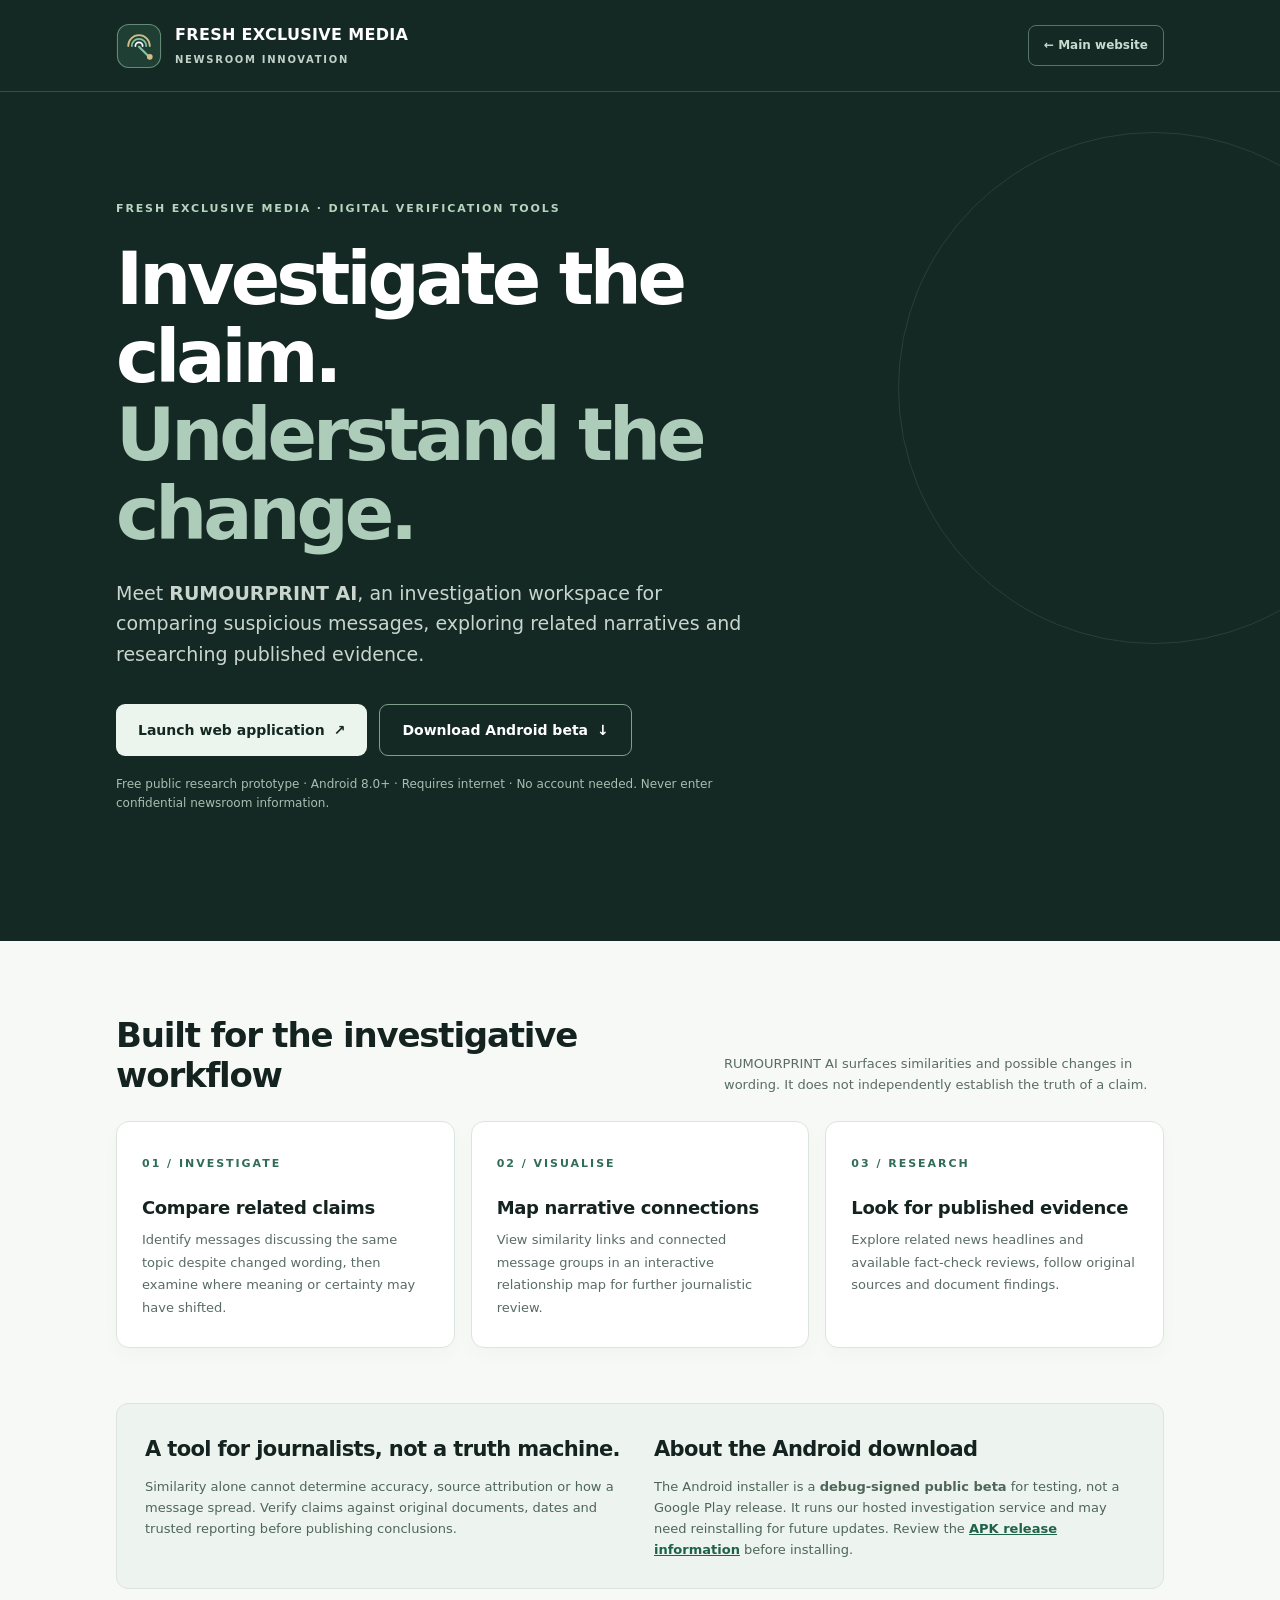
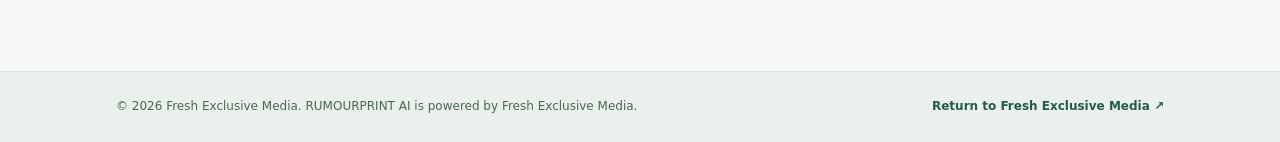
==== index.html @ ef65f122 "Fix Cloudflare Pages 404 by providing root index.html for FEM Tools" ====
<!doctype html>
<html lang="en">
<head>
  <meta charset="utf-8">
  <meta name="viewport" content="width=device-width, initial-scale=1">
  <meta name="theme-color" content="#142923">
  <meta name="description" content="RUMOURPRINT AI by Fresh Exclusive Media: investigate changing narratives, examine claim similarities, research published evidence, and download the Android beta.">
  <meta property="og:title" content="RUMOURPRINT AI | Fresh Exclusive Media">
  <meta property="og:description" content="A newsroom tool for comparing claims, mapping related narratives and supporting evidence-led investigations.">
  <meta property="og:type" content="website">
  <title>RUMOURPRINT AI | Fresh Exclusive Media</title>
  <style>
    :root{color-scheme:light;--ink:#14231f;--muted:#596c63;--paper:#f7f9f7;--pine:#142923;--green:#306c57;--line:#dce5dd;--gold:#caa870}
    *{box-sizing:border-box}
    html{scroll-behavior:smooth}
    body{margin:0;background:var(--paper);color:var(--ink);font-family:Inter,"Segoe UI",system-ui,-apple-system,sans-serif;line-height:1.62}
    a{color:inherit}
    a:focus-visible{outline:3px solid #80bda4;outline-offset:4px}
    .skip{position:absolute;top:-100px;left:12px;padding:8px;background:white;z-index:100}
    .skip:focus{top:12px}
    .shell{max-width:1160px;padding:0 clamp(20px,5vw,56px);margin:auto}
    .topbar{background:var(--pine);border-bottom:1px solid #365044}
    .nav{min-height:91px;display:flex;align-items:center;justify-content:space-between;gap:16px}
    .brand{display:flex;align-items:center;gap:13px;text-decoration:none;min-width:0;color:#fff}
    .mark{width:46px;height:46px;flex:0 0 46px;display:block}
    .brand-name{font-size:16px;font-weight:760;letter-spacing:.02em;line-height:1.18}
    .brand-note{font-size:10px;display:block;letter-spacing:.17em;color:#c0d1c8;font-weight:700;padding-top:4px}
    .navlink{font-size:12px;text-decoration:none;font-weight:650;color:#c4ddd0;border:1px solid #557568;border-radius:8px;padding:10px 15px;white-space:nowrap}
    .navlink:hover{background:#254637}
    .hero{background:var(--pine);color:#fff;position:relative;overflow:hidden}
    .hero:after{content:"";position:absolute;right:-130px;top:40px;border:1px solid #3f5b4c;width:510px;height:510px;border-radius:50%;opacity:.45;pointer-events:none}
    .hero-inner{position:relative;z-index:1;padding-block:clamp(56px,8vw,112px) clamp(65px,9vw,115px)}
    .eyebrow{font-size:11px;letter-spacing:.17em;text-transform:uppercase;font-weight:800;color:#b7d4c0;display:inline-block;margin:0 0 22px}
    h1{max-width:770px;font-size:clamp(39px,6vw,73px);line-height:1.07;letter-spacing:-.055em;margin:0 0 25px;font-weight:760}
    .accent{color:#adccba}
    .lede{font-size:clamp(15px,1.75vw,19px);color:#c8d6ce;max-width:650px;margin:0 0 34px}
    .actions{display:flex;flex-wrap:wrap;gap:12px;margin-bottom:19px}
    .button{display:inline-flex;align-items:center;justify-content:center;min-height:52px;gap:9px;padding:13px 22px;font-size:14px;font-weight:750;border-radius:9px;text-decoration:none;transition:transform .15s,background .15s}
    .button:hover{transform:translateY(-2px)}
    .primary{color:#132821;background:#ebf5ee}
    .secondary{background:transparent;color:white;border:1px solid #7da08c}
    .disclaimer{color:#a9beb1;font-size:12px;max-width:660px}
    .main{padding-top:74px;padding-bottom:82px}
    .section-head{display:flex;justify-content:space-between;align-items:end;gap:24px;margin:0 0 26px}
    .section-head h2{margin:0;font-size:clamp(25px,3vw,34px);letter-spacing:-.035em;line-height:1.18}
    .section-head p{margin:0;color:var(--muted);font-size:13px;max-width:440px}
    .cards{display:grid;grid-template-columns:repeat(3,1fr);gap:16px}
    .card{background:#fff;border:1px solid var(--line);border-radius:13px;padding:27px 25px;box-shadow:0 8px 20px rgba(24,46,31,.025)}
    .number{font-size:11px;letter-spacing:.18em;color:var(--green);font-weight:800}
    .card h3{font-size:18px;line-height:1.28;letter-spacing:-.02em;margin:21px 0 10px}
    .card p{color:var(--muted);font-size:13px;margin:0;line-height:1.75}
    .trust{display:grid;grid-template-columns:1fr 1fr;gap:28px;margin-top:55px;padding:28px;border:1px solid var(--line);border-radius:12px;background:#edf3ee}
    .trust h2{margin:0 0 10px;font-size:21px;letter-spacing:-.03em}
    .trust p{font-size:13px;color:#4e6658;margin:0}
    .trust a{font-weight:750;color:#1e6348}
    footer{background:#eaf0eb;border-top:1px solid var(--line)}
    .footer-row{display:flex;align-items:center;justify-content:space-between;gap:15px;padding-top:25px;padding-bottom:25px}
    .footer-row p{font-size:12px;color:#4c6656;margin:0}
    .footer-row a{font-size:12px;text-decoration:none;color:#235c48;font-weight:750}
    @media(max-width:800px){.section-head{display:block}.section-head p{margin-top:11px}.cards{grid-template-columns:1fr}.trust{grid-template-columns:1fr}.hero:after{width:320px;height:320px;right:-190px}}
    @media(max-width:480px){.nav{min-height:76px}.brand-name{font-size:13px}.brand-note{font-size:8px}.mark{width:39px;height:39px;flex-basis:39px}.navlink{font-size:11px;padding:7px 9px}.actions{display:grid}.button{width:100%}.main{padding-top:52px}.footer-row{display:block}.footer-row p{margin-bottom:11px}}
    @media(prefers-reduced-motion:reduce){*,*:before,*:after{scroll-behavior:auto!important;transition:none!important}}
  </style>
</head>
<body>
<a class="skip" href="#content">Skip to content</a>
<header class="topbar">
  <div class="shell nav">
    <a href="https://freshexclusivemedia.com/" class="brand" aria-label="Fresh Exclusive Media home">
      <svg class="mark" viewBox="0 0 64 64" role="img" aria-label="RUMOURPRINT fingerprint lens mark" xmlns="http://www.w3.org/2000/svg">
        <rect x="2" y="2" width="60" height="60" rx="16" fill="#203f34" stroke="#668a78" stroke-width="1.5"/>
        <g fill="none" stroke-linecap="round">
          <path d="M17 32a15 15 0 0 1 30 0" stroke="#d4bd85" stroke-width="2.5"/>
          <path d="M22 32a10 10 0 0 1 20 0" stroke="#84c0a4" stroke-width="2.5"/>
          <path d="M27 32a5 5 0 0 1 10 0" stroke="#fff" stroke-width="2.5"/>
          <path d="M32 33 46 47" stroke="#84c0a4" stroke-width="3"/>
        </g>
        <circle cx="47" cy="47" r="4" fill="#d4bd85"/>
      </svg>
      <span><span class="brand-name">FRESH EXCLUSIVE MEDIA</span><span class="brand-note">NEWSROOM INNOVATION</span></span>
    </a>
    <a class="navlink" href="https://freshexclusivemedia.com/">← Main website</a>
  </div>
</header>

<main id="content">
  <section class="hero">
    <div class="shell hero-inner">
      <p class="eyebrow">Fresh Exclusive Media · Digital verification tools</p>
      <h1>Investigate the claim.<br><span class="accent">Understand the change.</span></h1>
      <p class="lede">Meet <strong>RUMOURPRINT AI</strong>, an investigation workspace for comparing suspicious messages, exploring related narratives and researching published evidence.</p>
      <div class="actions">
        <a class="button primary" href="https://rumourprint-fem.streamlit.app/?embed=true" rel="noopener noreferrer" target="_blank">Launch web application <span aria-hidden="true">↗</span></a>
        <a class="button secondary" href="https://github.com/wabwiredonalvaro-sudo/rumourprint-ai/releases/download/android-v0.1.0-beta.1/RUMOURPRINT-AI-Android-Beta.apk">Download Android beta <span aria-hidden="true">↓</span></a>
      </div>
      <p class="disclaimer">Free public research prototype · Android 8.0+ · Requires internet · No account needed. Never enter confidential newsroom information.</p>
    </div>
  </section>

  <div class="shell main">
    <div class="section-head">
      <h2>Built for the investigative workflow</h2>
      <p>RUMOURPRINT AI surfaces similarities and possible changes in wording. It does not independently establish the truth of a claim.</p>
    </div>
    <div class="cards" aria-label="RUMOURPRINT capabilities">
      <article class="card"><span class="number">01 / INVESTIGATE</span><h3>Compare related claims</h3><p>Identify messages discussing the same topic despite changed wording, then examine where meaning or certainty may have shifted.</p></article>
      <article class="card"><span class="number">02 / VISUALISE</span><h3>Map narrative connections</h3><p>View similarity links and connected message groups in an interactive relationship map for further journalistic review.</p></article>
      <article class="card"><span class="number">03 / RESEARCH</span><h3>Look for published evidence</h3><p>Explore related news headlines and available fact-check reviews, follow original sources and document findings.</p></article>
    </div>

    <aside class="trust" aria-label="Responsible use and Android download details">
      <div>
        <h2>A tool for journalists, not a truth machine.</h2>
        <p>Similarity alone cannot determine accuracy, source attribution or how a message spread. Verify claims against original documents, dates and trusted reporting before publishing conclusions.</p>
      </div>
      <div>
        <h2>About the Android download</h2>
        <p>The Android installer is a <strong>debug-signed public beta</strong> for testing, not a Google Play release. It runs our hosted investigation service and may need reinstalling for future updates. Review the <a href="https://github.com/wabwiredonalvaro-sudo/rumourprint-ai/releases/tag/android-v0.1.0-beta.1" target="_blank" rel="noopener noreferrer">APK release information</a> before installing.</p>
      </div>
    </aside>
  </div>
</main>
<footer>
  <div class="shell footer-row">
    <p>© 2026 Fresh Exclusive Media. RUMOURPRINT AI is powered by Fresh Exclusive Media.</p>
    <a href="https://freshexclusivemedia.com/">Return to Fresh Exclusive Media ↗</a>
  </div>
</footer>
</body>
</html>
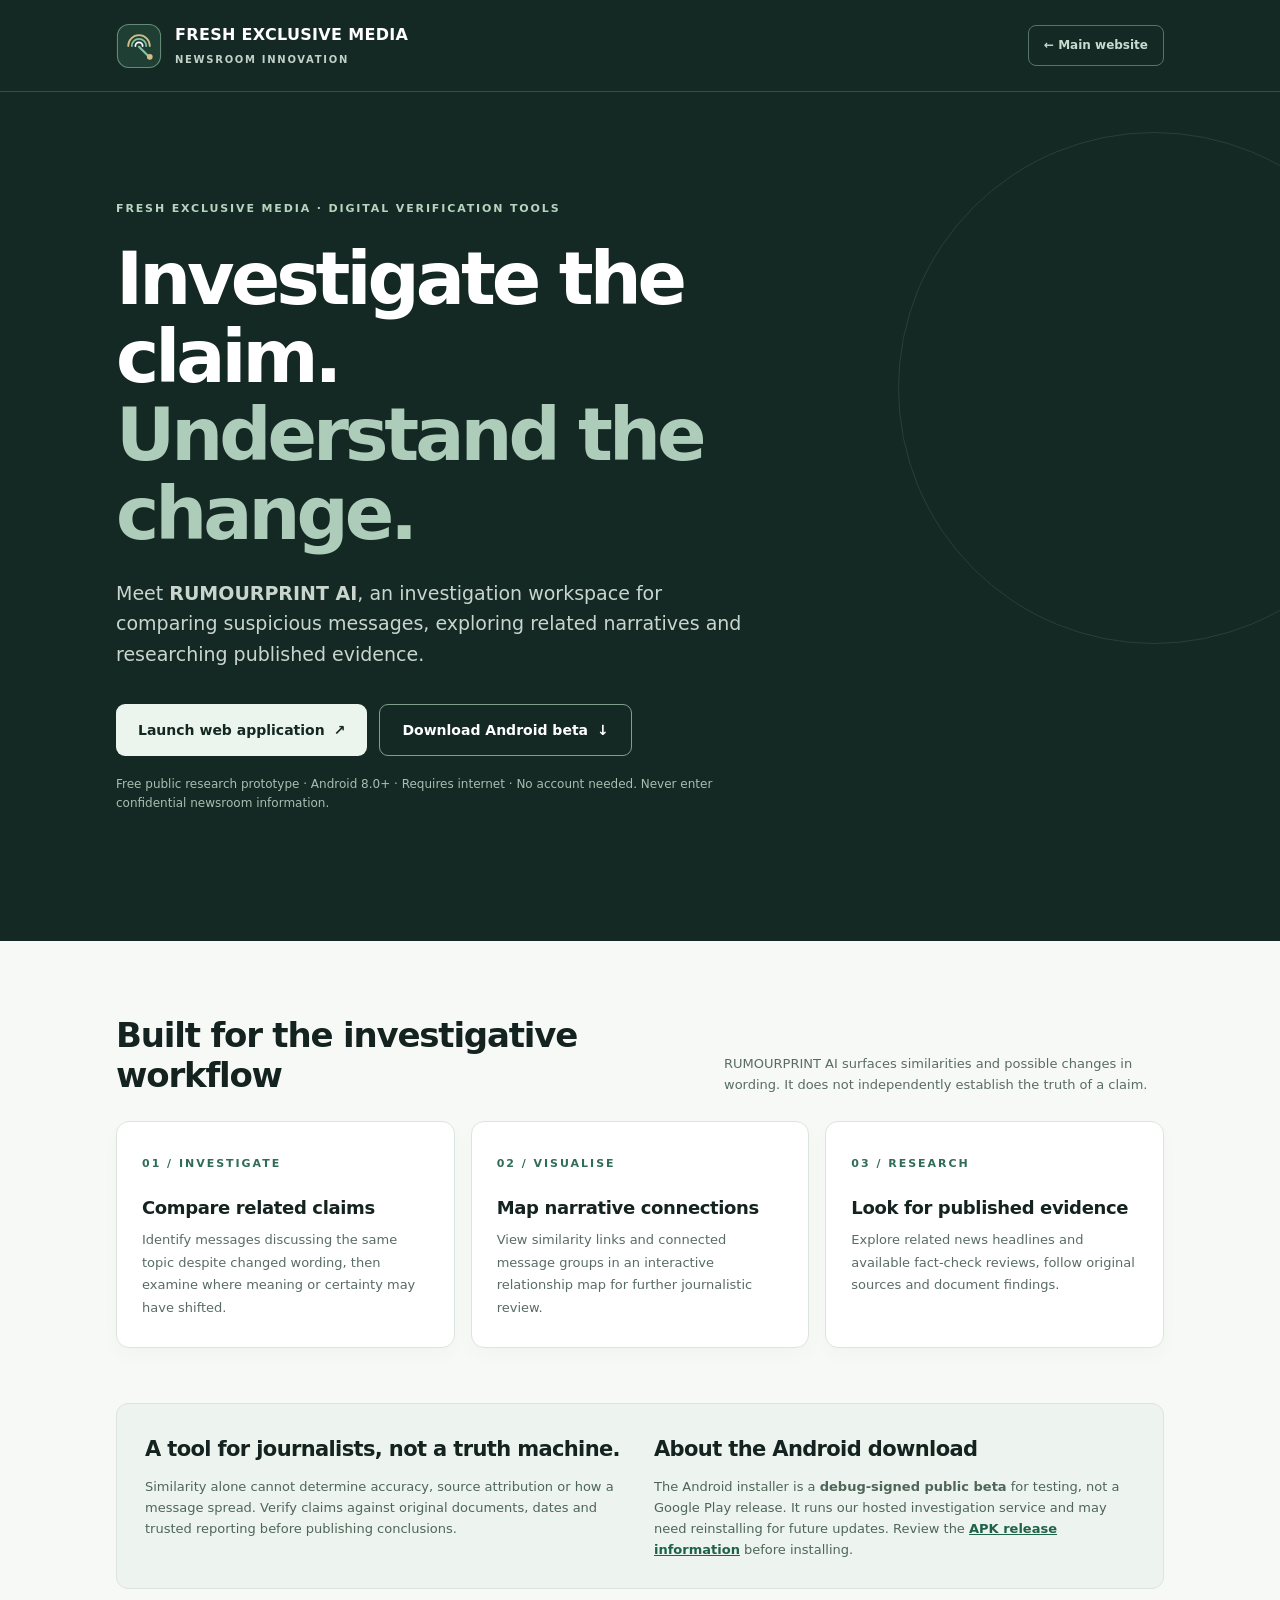
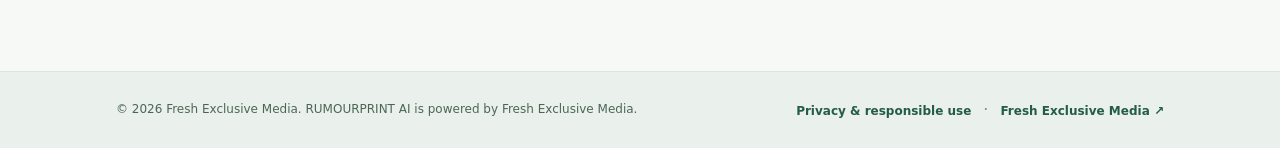
==== commit 93de77e8: "Prepare RUMOURPRINT public launch: privacy notice, FEM press copy, social kit and demo script" ====
--- a/index.html
+++ b/index.html
@@ -8,6 +8,8 @@
   <meta property="og:title" content="RUMOURPRINT AI | Fresh Exclusive Media">
   <meta property="og:description" content="A newsroom tool for comparing claims, mapping related narratives and supporting evidence-led investigations.">
   <meta property="og:type" content="website">
+  <meta property="og:url" content="https://tools.freshexclusivemedia.com/">
+  <link rel="canonical" href="https://tools.freshexclusivemedia.com/">
   <title>RUMOURPRINT AI | Fresh Exclusive Media</title>
   <style>
     :root{color-scheme:light;--ink:#14231f;--muted:#596c63;--paper:#f7f9f7;--pine:#142923;--green:#306c57;--line:#dce5dd;--gold:#caa870}
@@ -123,7 +125,7 @@
 <footer>
   <div class="shell footer-row">
     <p>© 2026 Fresh Exclusive Media. RUMOURPRINT AI is powered by Fresh Exclusive Media.</p>
-    <a href="https://freshexclusivemedia.com/">Return to Fresh Exclusive Media ↗</a>
+    <nav aria-label="Footer links"><a href="/privacy.html">Privacy & responsible use</a><span aria-hidden="true" style="padding:0 12px;color:#769587">·</span><a href="https://freshexclusivemedia.com/">Fresh Exclusive Media ↗</a></nav>
   </div>
 </footer>
 </body>
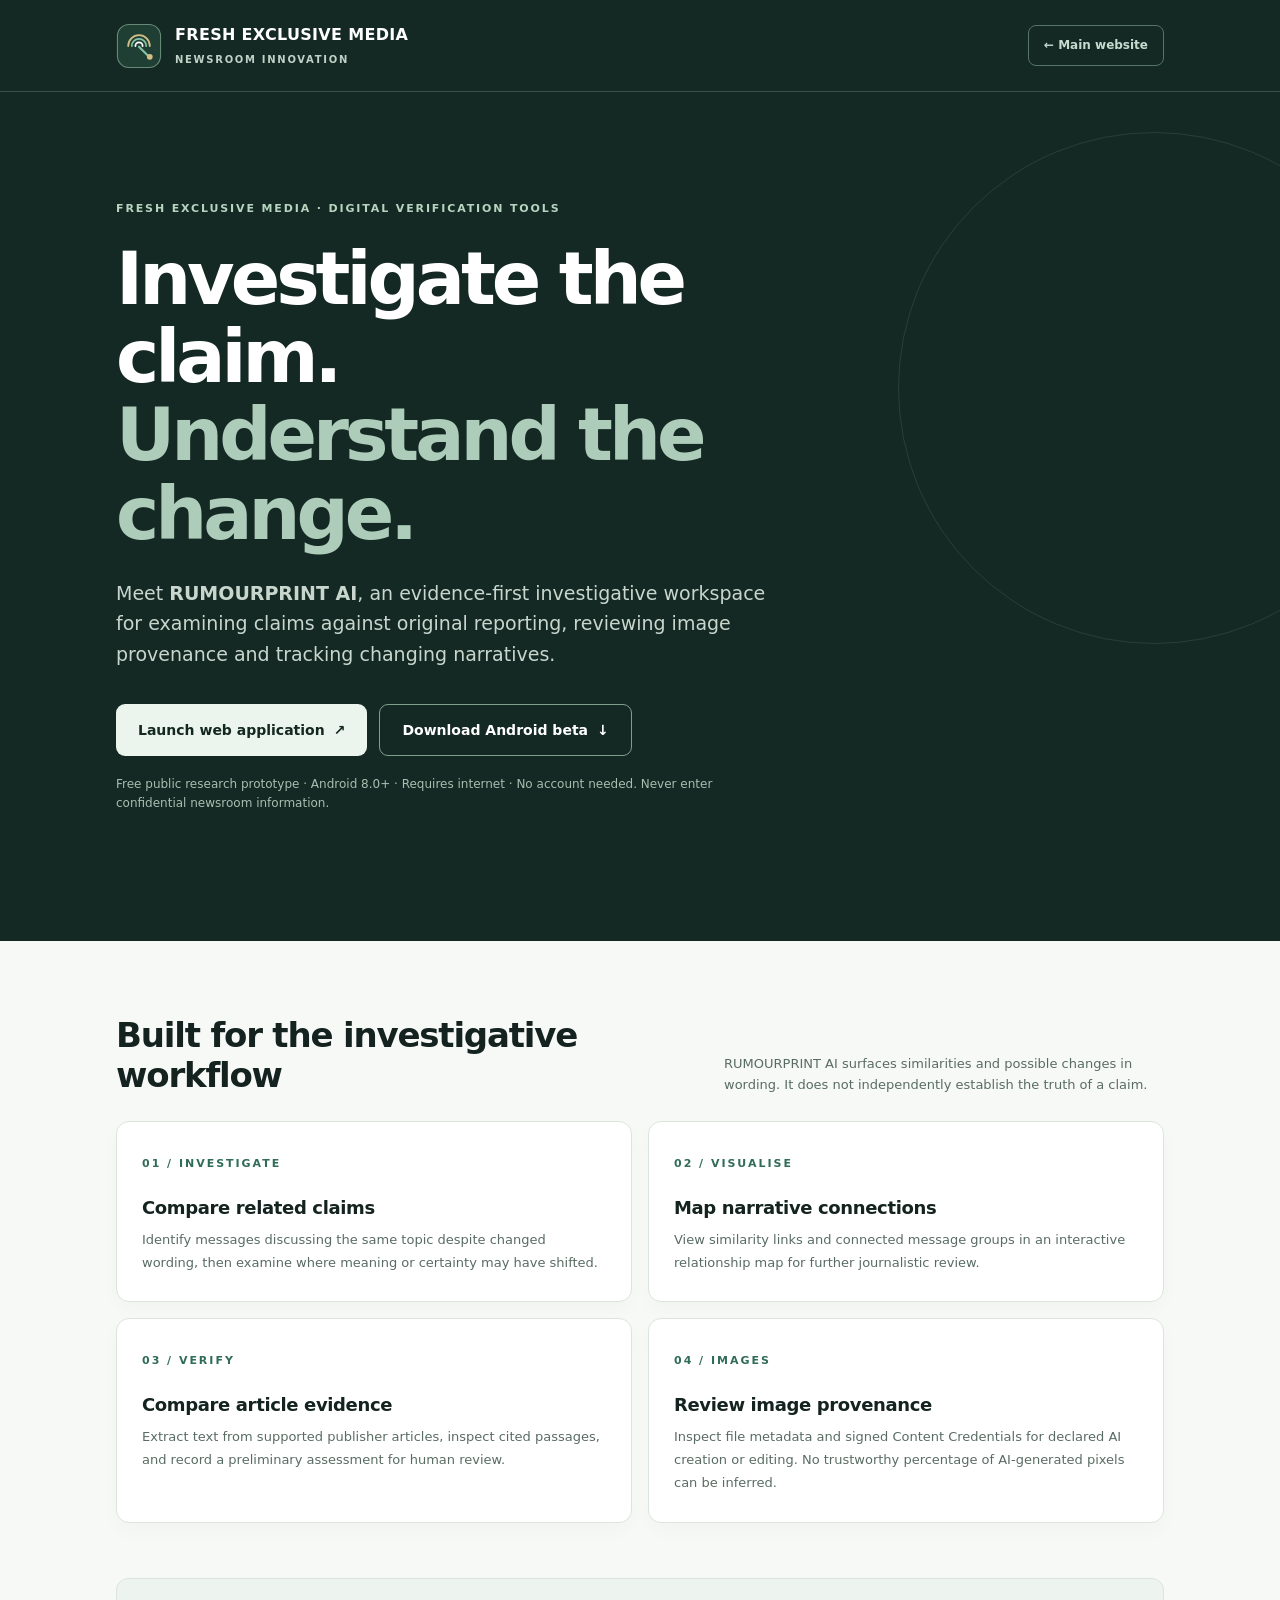
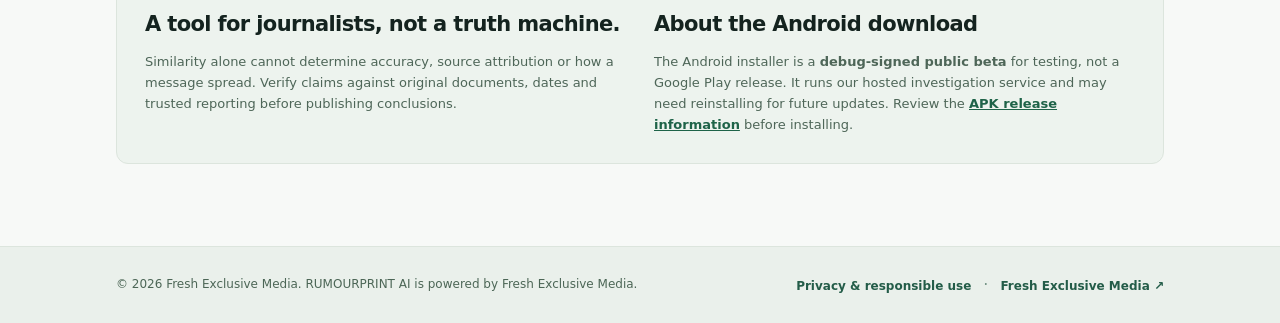
==== commit da8e5049: "Update FEM Tools landing page for evidence-first research and qualified image provenance review" ====
--- a/index.html
+++ b/index.html
@@ -46,7 +46,7 @@
     .section-head{display:flex;justify-content:space-between;align-items:end;gap:24px;margin:0 0 26px}
     .section-head h2{margin:0;font-size:clamp(25px,3vw,34px);letter-spacing:-.035em;line-height:1.18}
     .section-head p{margin:0;color:var(--muted);font-size:13px;max-width:440px}
-    .cards{display:grid;grid-template-columns:repeat(3,1fr);gap:16px}
+    .cards{display:grid;grid-template-columns:repeat(2,1fr);gap:16px}
     .card{background:#fff;border:1px solid var(--line);border-radius:13px;padding:27px 25px;box-shadow:0 8px 20px rgba(24,46,31,.025)}
     .number{font-size:11px;letter-spacing:.18em;color:var(--green);font-weight:800}
     .card h3{font-size:18px;line-height:1.28;letter-spacing:-.02em;margin:21px 0 10px}
@@ -90,7 +90,7 @@
     <div class="shell hero-inner">
       <p class="eyebrow">Fresh Exclusive Media · Digital verification tools</p>
       <h1>Investigate the claim.<br><span class="accent">Understand the change.</span></h1>
-      <p class="lede">Meet <strong>RUMOURPRINT AI</strong>, an investigation workspace for comparing suspicious messages, exploring related narratives and researching published evidence.</p>
+      <p class="lede">Meet <strong>RUMOURPRINT AI</strong>, an evidence-first investigative workspace for examining claims against original reporting, reviewing image provenance and tracking changing narratives.</p>
       <div class="actions">
         <a class="button primary" href="https://rumourprint-fem.streamlit.app/?embed=true" rel="noopener noreferrer" target="_blank">Launch web application <span aria-hidden="true">↗</span></a>
         <a class="button secondary" href="https://github.com/wabwiredonalvaro-sudo/rumourprint-ai/releases/download/android-v0.1.0-beta.1/RUMOURPRINT-AI-Android-Beta.apk">Download Android beta <span aria-hidden="true">↓</span></a>
@@ -107,7 +107,8 @@
     <div class="cards" aria-label="RUMOURPRINT capabilities">
       <article class="card"><span class="number">01 / INVESTIGATE</span><h3>Compare related claims</h3><p>Identify messages discussing the same topic despite changed wording, then examine where meaning or certainty may have shifted.</p></article>
       <article class="card"><span class="number">02 / VISUALISE</span><h3>Map narrative connections</h3><p>View similarity links and connected message groups in an interactive relationship map for further journalistic review.</p></article>
-      <article class="card"><span class="number">03 / RESEARCH</span><h3>Look for published evidence</h3><p>Explore related news headlines and available fact-check reviews, follow original sources and document findings.</p></article>
+      <article class="card"><span class="number">03 / VERIFY</span><h3>Compare article evidence</h3><p>Extract text from supported publisher articles, inspect cited passages, and record a preliminary assessment for human review.</p></article>
+      <article class="card"><span class="number">04 / IMAGES</span><h3>Review image provenance</h3><p>Inspect file metadata and signed Content Credentials for declared AI creation or editing. No trustworthy percentage of AI-generated pixels can be inferred.</p></article>
     </div>
 
     <aside class="trust" aria-label="Responsible use and Android download details">
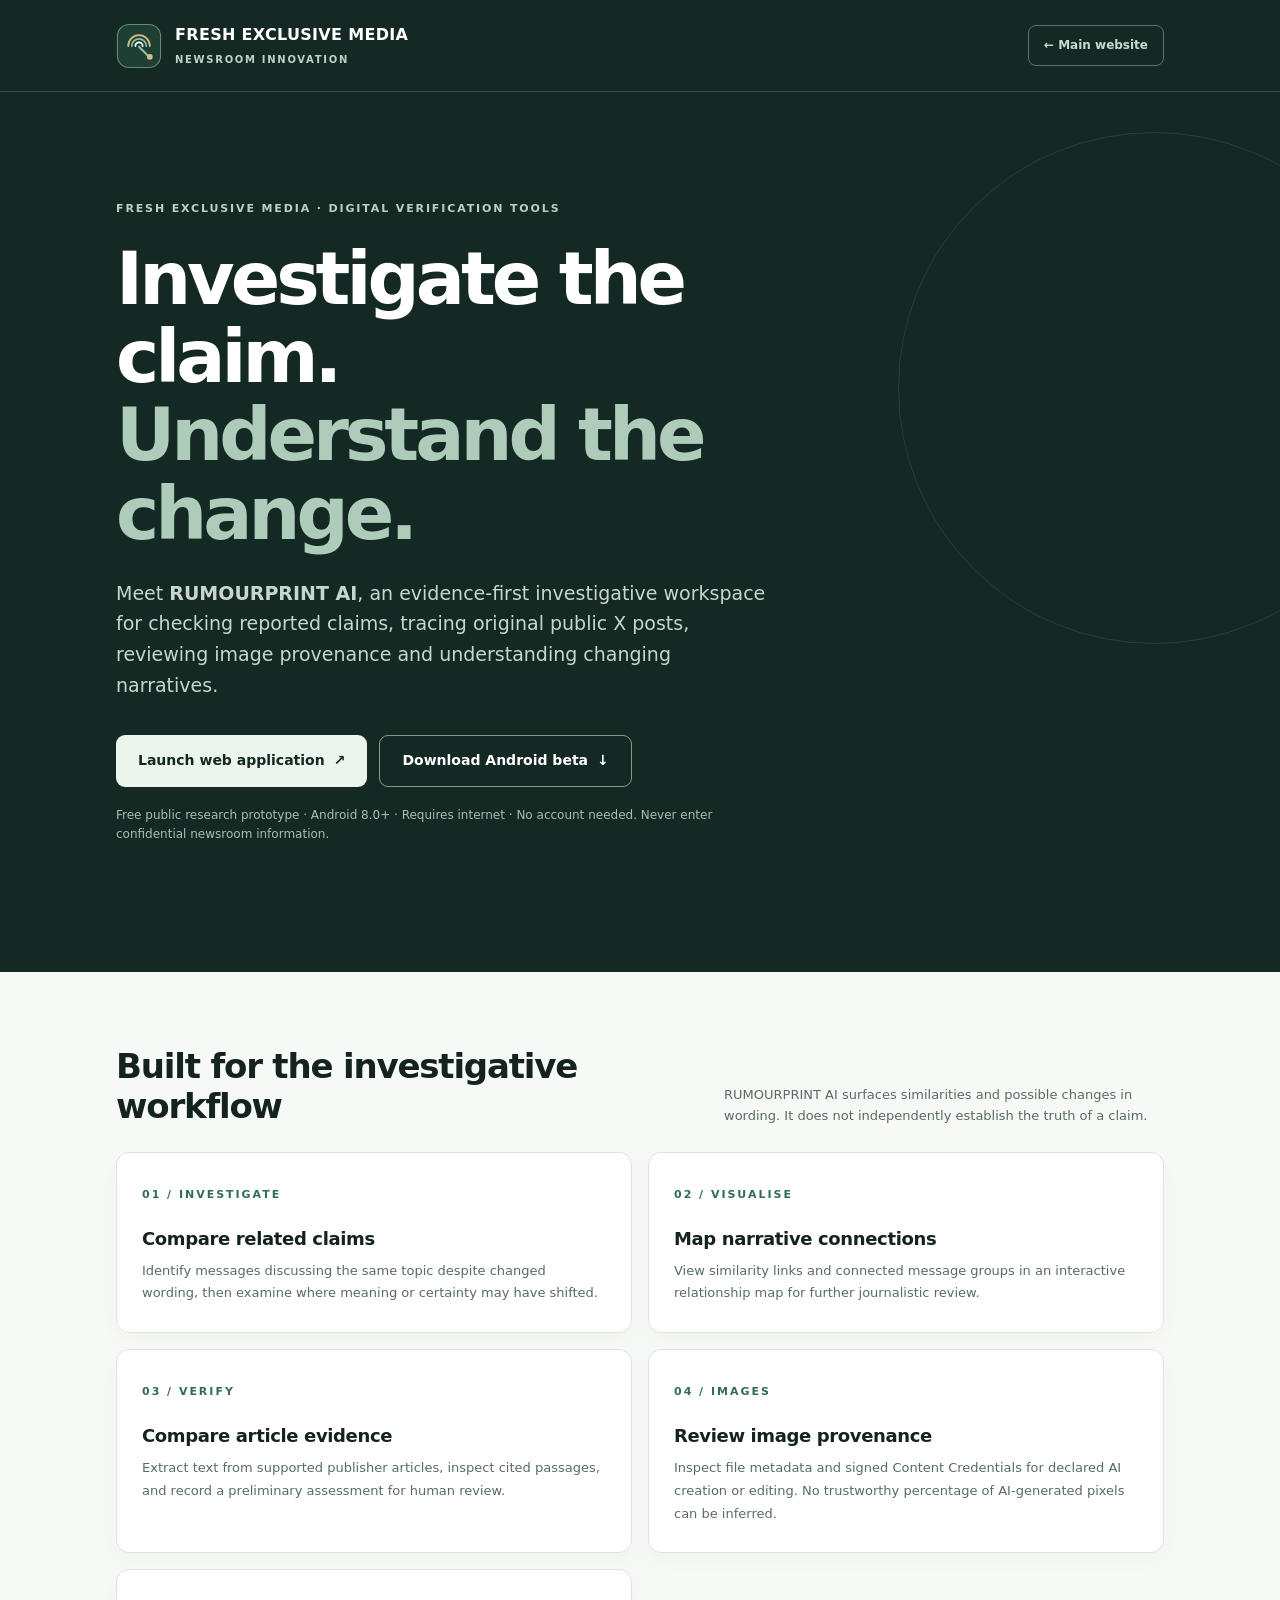
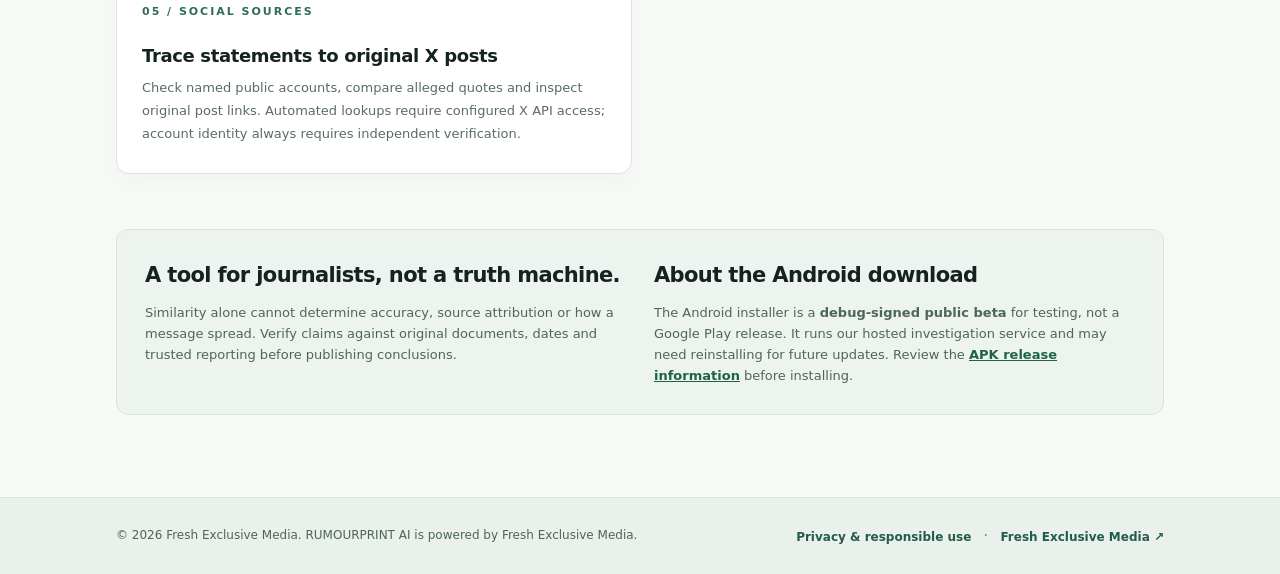
==== commit 646a4aea: "Feature Official Social Accounts research on FEM Tools portal with X API limitations" ====
--- a/index.html
+++ b/index.html
@@ -90,7 +90,7 @@
     <div class="shell hero-inner">
       <p class="eyebrow">Fresh Exclusive Media · Digital verification tools</p>
       <h1>Investigate the claim.<br><span class="accent">Understand the change.</span></h1>
-      <p class="lede">Meet <strong>RUMOURPRINT AI</strong>, an evidence-first investigative workspace for examining claims against original reporting, reviewing image provenance and tracking changing narratives.</p>
+      <p class="lede">Meet <strong>RUMOURPRINT AI</strong>, an evidence-first investigative workspace for checking reported claims, tracing original public X posts, reviewing image provenance and understanding changing narratives.</p>
       <div class="actions">
         <a class="button primary" href="https://rumourprint-fem.streamlit.app/?embed=true" rel="noopener noreferrer" target="_blank">Launch web application <span aria-hidden="true">↗</span></a>
         <a class="button secondary" href="https://github.com/wabwiredonalvaro-sudo/rumourprint-ai/releases/download/android-v0.1.0-beta.1/RUMOURPRINT-AI-Android-Beta.apk">Download Android beta <span aria-hidden="true">↓</span></a>
@@ -109,6 +109,7 @@
       <article class="card"><span class="number">02 / VISUALISE</span><h3>Map narrative connections</h3><p>View similarity links and connected message groups in an interactive relationship map for further journalistic review.</p></article>
       <article class="card"><span class="number">03 / VERIFY</span><h3>Compare article evidence</h3><p>Extract text from supported publisher articles, inspect cited passages, and record a preliminary assessment for human review.</p></article>
       <article class="card"><span class="number">04 / IMAGES</span><h3>Review image provenance</h3><p>Inspect file metadata and signed Content Credentials for declared AI creation or editing. No trustworthy percentage of AI-generated pixels can be inferred.</p></article>
+      <article class="card"><span class="number">05 / SOCIAL SOURCES</span><h3>Trace statements to original X posts</h3><p>Check named public accounts, compare alleged quotes and inspect original post links. Automated lookups require configured X API access; account identity always requires independent verification.</p></article>
     </div>
 
     <aside class="trust" aria-label="Responsible use and Android download details">
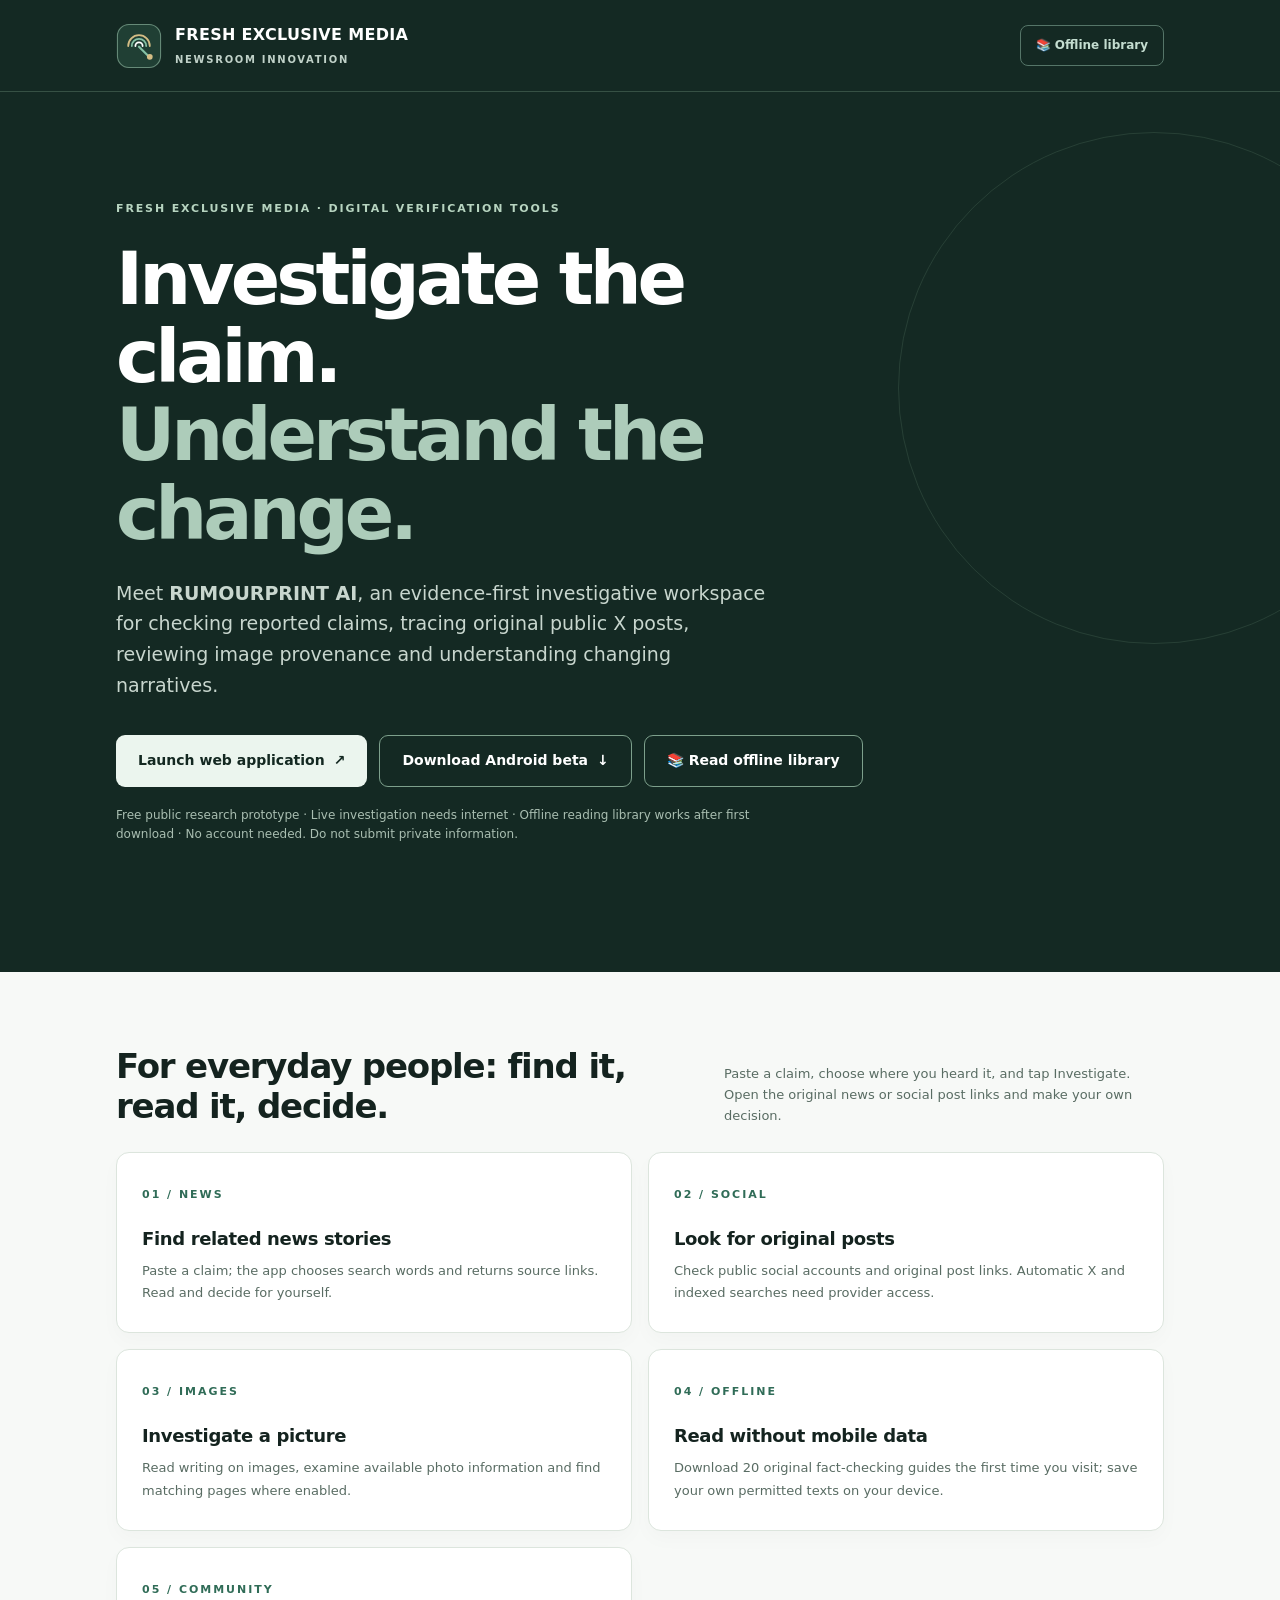
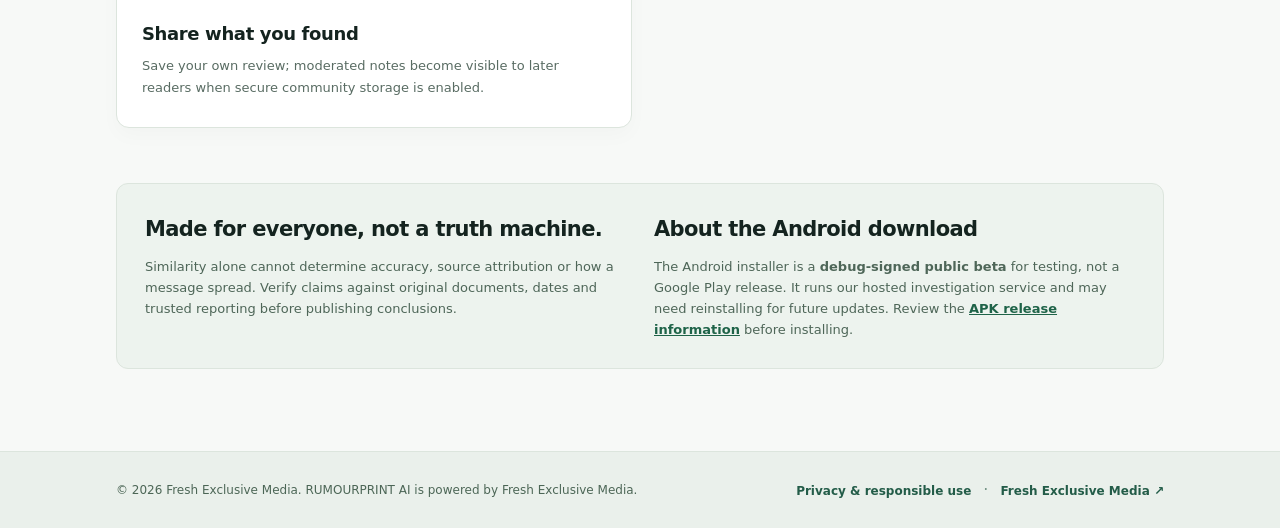
==== commit 09888d19: "Make FEM tools homepage match simple three-part workflow and launch cached offline library" ====
--- a/index.html
+++ b/index.html
@@ -63,6 +63,7 @@
     @media(max-width:480px){.nav{min-height:76px}.brand-name{font-size:13px}.brand-note{font-size:8px}.mark{width:39px;height:39px;flex-basis:39px}.navlink{font-size:11px;padding:7px 9px}.actions{display:grid}.button{width:100%}.main{padding-top:52px}.footer-row{display:block}.footer-row p{margin-bottom:11px}}
     @media(prefers-reduced-motion:reduce){*,*:before,*:after{scroll-behavior:auto!important;transition:none!important}}
   </style>
+  <link rel="manifest" href="/manifest.webmanifest">
 </head>
 <body>
 <a class="skip" href="#content">Skip to content</a>
@@ -81,7 +82,7 @@
       </svg>
       <span><span class="brand-name">FRESH EXCLUSIVE MEDIA</span><span class="brand-note">NEWSROOM INNOVATION</span></span>
     </a>
-    <a class="navlink" href="https://freshexclusivemedia.com/">← Main website</a>
+    <a class="navlink" href="/offline.html">📚 Offline library</a>
   </div>
 </header>
 
@@ -94,27 +95,28 @@
       <div class="actions">
         <a class="button primary" href="https://rumourprint-fem.streamlit.app/?embed=true" rel="noopener noreferrer" target="_blank">Launch web application <span aria-hidden="true">↗</span></a>
         <a class="button secondary" href="https://github.com/wabwiredonalvaro-sudo/rumourprint-ai/releases/download/android-v0.1.0-beta.1/RUMOURPRINT-AI-Android-Beta.apk">Download Android beta <span aria-hidden="true">↓</span></a>
+        <a class="button secondary" href="/offline.html">📚 Read offline library</a>
       </div>
-      <p class="disclaimer">Free public research prototype · Android 8.0+ · Requires internet · No account needed. Never enter confidential newsroom information.</p>
+      <p class="disclaimer">Free public research prototype · Live investigation needs internet · Offline reading library works after first download · No account needed. Do not submit private information.</p>
     </div>
   </section>
 
   <div class="shell main">
     <div class="section-head">
-      <h2>Built for the investigative workflow</h2>
-      <p>RUMOURPRINT AI surfaces similarities and possible changes in wording. It does not independently establish the truth of a claim.</p>
+      <h2>For everyday people: find it, read it, decide.</h2>
+      <p>Paste a claim, choose where you heard it, and tap Investigate. Open the original news or social post links and make your own decision.</p>
     </div>
     <div class="cards" aria-label="RUMOURPRINT capabilities">
-      <article class="card"><span class="number">01 / INVESTIGATE</span><h3>Compare related claims</h3><p>Identify messages discussing the same topic despite changed wording, then examine where meaning or certainty may have shifted.</p></article>
-      <article class="card"><span class="number">02 / VISUALISE</span><h3>Map narrative connections</h3><p>View similarity links and connected message groups in an interactive relationship map for further journalistic review.</p></article>
-      <article class="card"><span class="number">03 / VERIFY</span><h3>Compare article evidence</h3><p>Extract text from supported publisher articles, inspect cited passages, and record a preliminary assessment for human review.</p></article>
-      <article class="card"><span class="number">04 / IMAGES</span><h3>Review image provenance</h3><p>Inspect file metadata and signed Content Credentials for declared AI creation or editing. No trustworthy percentage of AI-generated pixels can be inferred.</p></article>
-      <article class="card"><span class="number">05 / SOCIAL SOURCES</span><h3>Trace statements to original X posts</h3><p>Check named public accounts, compare alleged quotes and inspect original post links. Automated lookups require configured X API access; account identity always requires independent verification.</p></article>
+      <article class="card"><span class="number">01 / NEWS</span><h3>Find related news stories</h3><p>Paste a claim; the app chooses search words and returns source links. Read and decide for yourself.</p></article>
+      <article class="card"><span class="number">02 / SOCIAL</span><h3>Look for original posts</h3><p>Check public social accounts and original post links. Automatic X and indexed searches need provider access.</p></article>
+      <article class="card"><span class="number">03 / IMAGES</span><h3>Investigate a picture</h3><p>Read writing on images, examine available photo information and find matching pages where enabled.</p></article>
+      <article class="card"><span class="number">04 / OFFLINE</span><h3>Read without mobile data</h3><p>Download 20 original fact-checking guides the first time you visit; save your own permitted texts on your device.</p></article>
+      <article class="card"><span class="number">05 / COMMUNITY</span><h3>Share what you found</h3><p>Save your own review; moderated notes become visible to later readers when secure community storage is enabled.</p></article>
     </div>
 
     <aside class="trust" aria-label="Responsible use and Android download details">
       <div>
-        <h2>A tool for journalists, not a truth machine.</h2>
+        <h2>Made for everyone, not a truth machine.</h2>
         <p>Similarity alone cannot determine accuracy, source attribution or how a message spread. Verify claims against original documents, dates and trusted reporting before publishing conclusions.</p>
       </div>
       <div>
@@ -130,5 +132,6 @@
     <nav aria-label="Footer links"><a href="/privacy.html">Privacy & responsible use</a><span aria-hidden="true" style="padding:0 12px;color:#769587">·</span><a href="https://freshexclusivemedia.com/">Fresh Exclusive Media ↗</a></nav>
   </div>
 </footer>
+<script>if("serviceWorker" in navigator){navigator.serviceWorker.register("/sw.js").catch(()=>{});}</script>
 </body>
 </html>
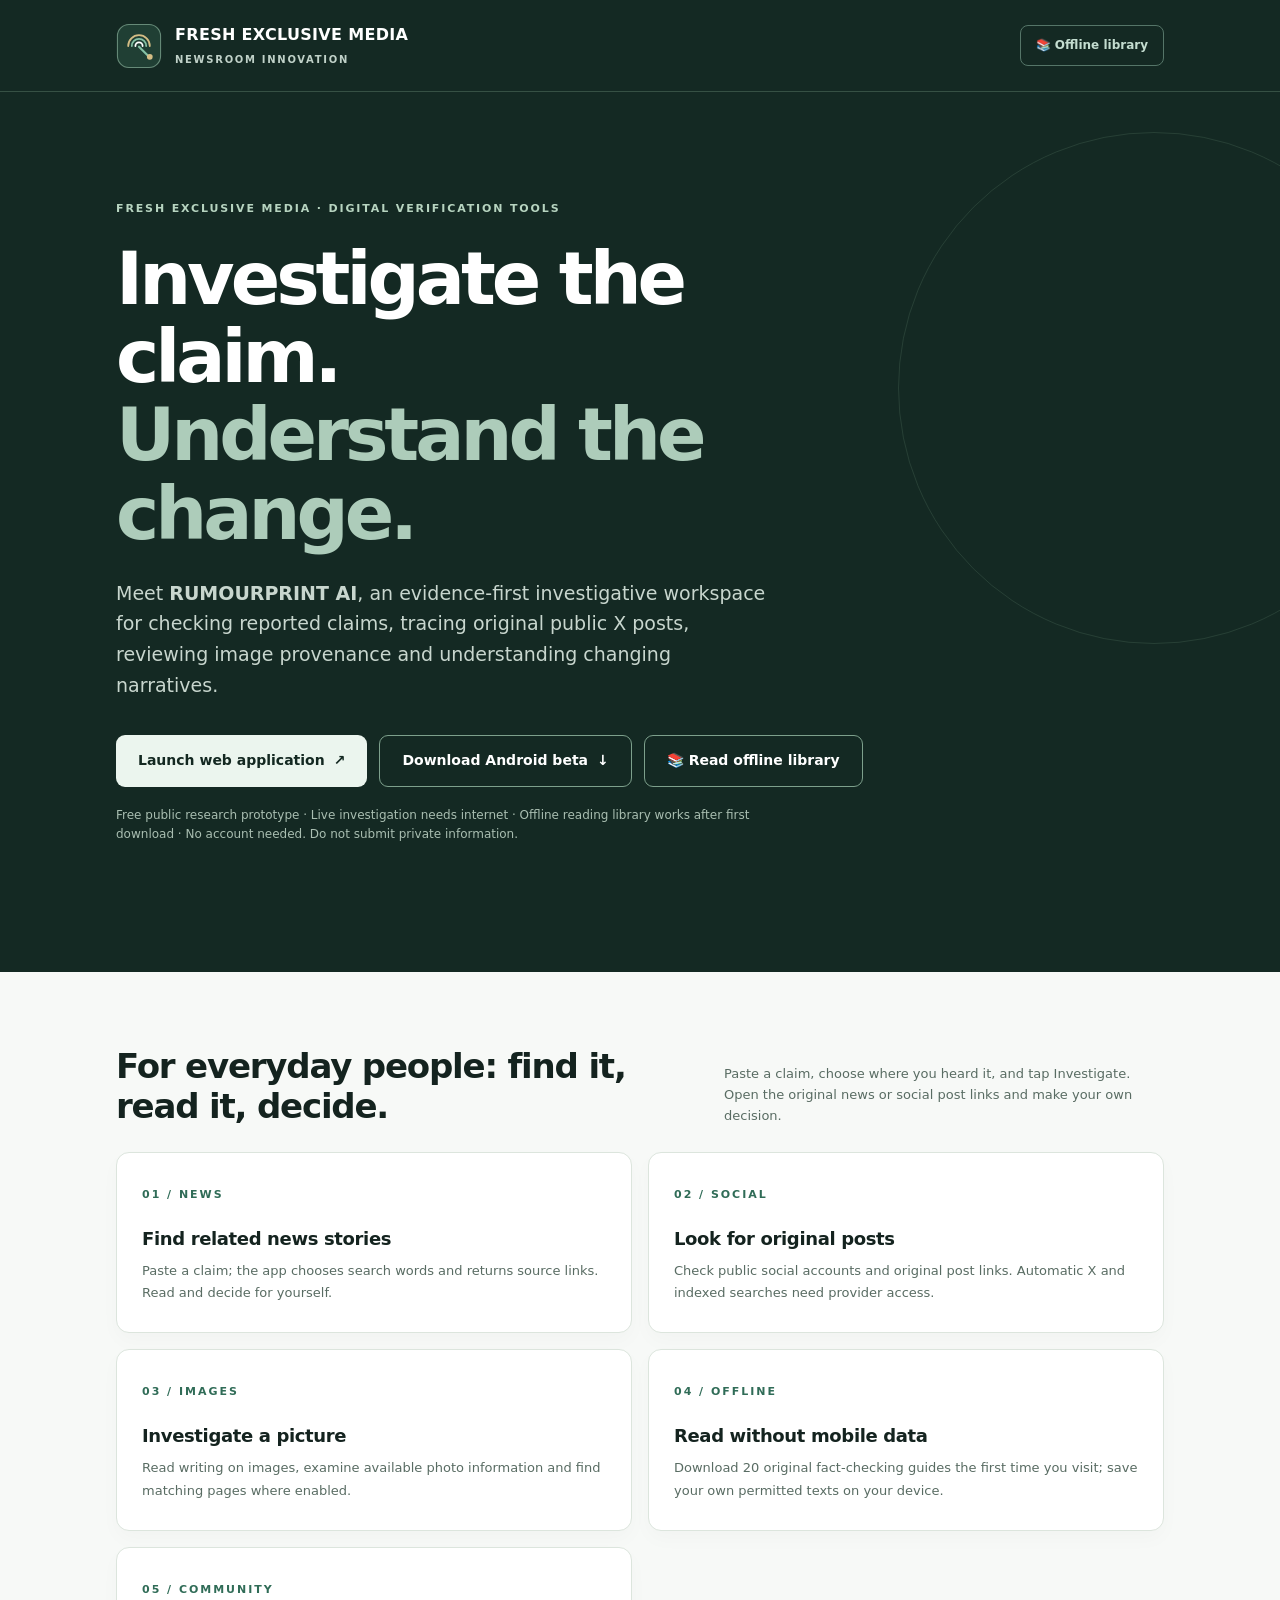
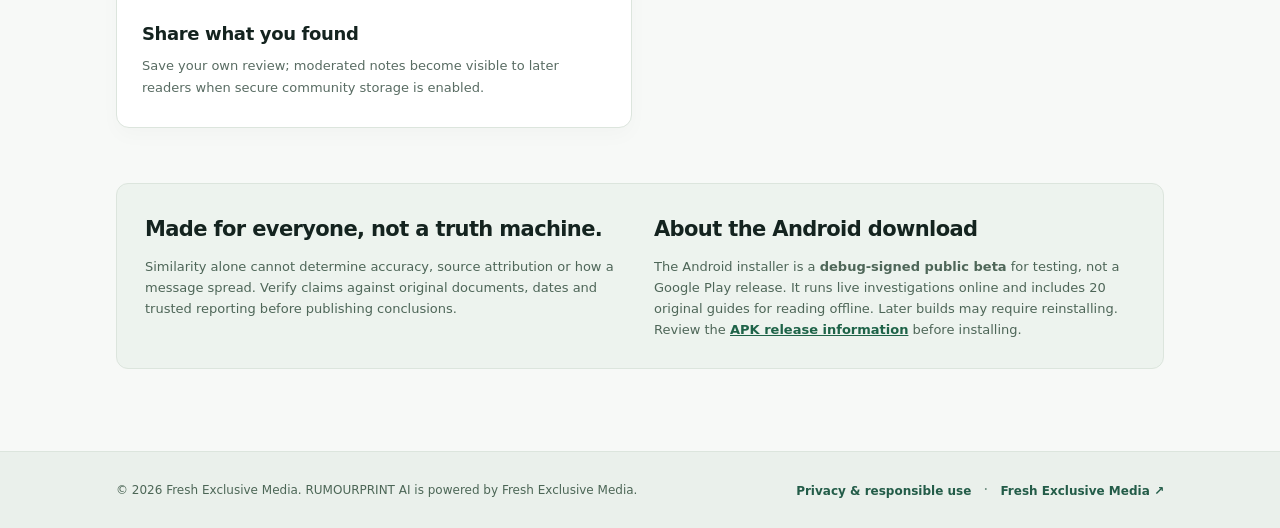
==== commit 3daf5084: "Link verified Android beta 2 installer with bundled offline reading library" ====
--- a/index.html
+++ b/index.html
@@ -94,7 +94,7 @@
       <p class="lede">Meet <strong>RUMOURPRINT AI</strong>, an evidence-first investigative workspace for checking reported claims, tracing original public X posts, reviewing image provenance and understanding changing narratives.</p>
       <div class="actions">
         <a class="button primary" href="https://rumourprint-fem.streamlit.app/?embed=true" rel="noopener noreferrer" target="_blank">Launch web application <span aria-hidden="true">↗</span></a>
-        <a class="button secondary" href="https://github.com/wabwiredonalvaro-sudo/rumourprint-ai/releases/download/android-v0.1.0-beta.1/RUMOURPRINT-AI-Android-Beta.apk">Download Android beta <span aria-hidden="true">↓</span></a>
+        <a class="button secondary" href="https://github.com/wabwiredonalvaro-sudo/rumourprint-ai/releases/download/android-v0.2.0-beta.1/RUMOURPRINT-AI-Android-Beta.apk">Download Android beta <span aria-hidden="true">↓</span></a>
         <a class="button secondary" href="/offline.html">📚 Read offline library</a>
       </div>
       <p class="disclaimer">Free public research prototype · Live investigation needs internet · Offline reading library works after first download · No account needed. Do not submit private information.</p>
@@ -121,7 +121,7 @@
       </div>
       <div>
         <h2>About the Android download</h2>
-        <p>The Android installer is a <strong>debug-signed public beta</strong> for testing, not a Google Play release. It runs our hosted investigation service and may need reinstalling for future updates. Review the <a href="https://github.com/wabwiredonalvaro-sudo/rumourprint-ai/releases/tag/android-v0.1.0-beta.1" target="_blank" rel="noopener noreferrer">APK release information</a> before installing.</p>
+        <p>The Android installer is a <strong>debug-signed public beta</strong> for testing, not a Google Play release. It runs live investigations online and includes 20 original guides for reading offline. Later builds may require reinstalling. Review the <a href="https://github.com/wabwiredonalvaro-sudo/rumourprint-ai/releases/tag/android-v0.2.0-beta.1" target="_blank" rel="noopener noreferrer">APK release information</a> before installing.</p>
       </div>
     </aside>
   </div>
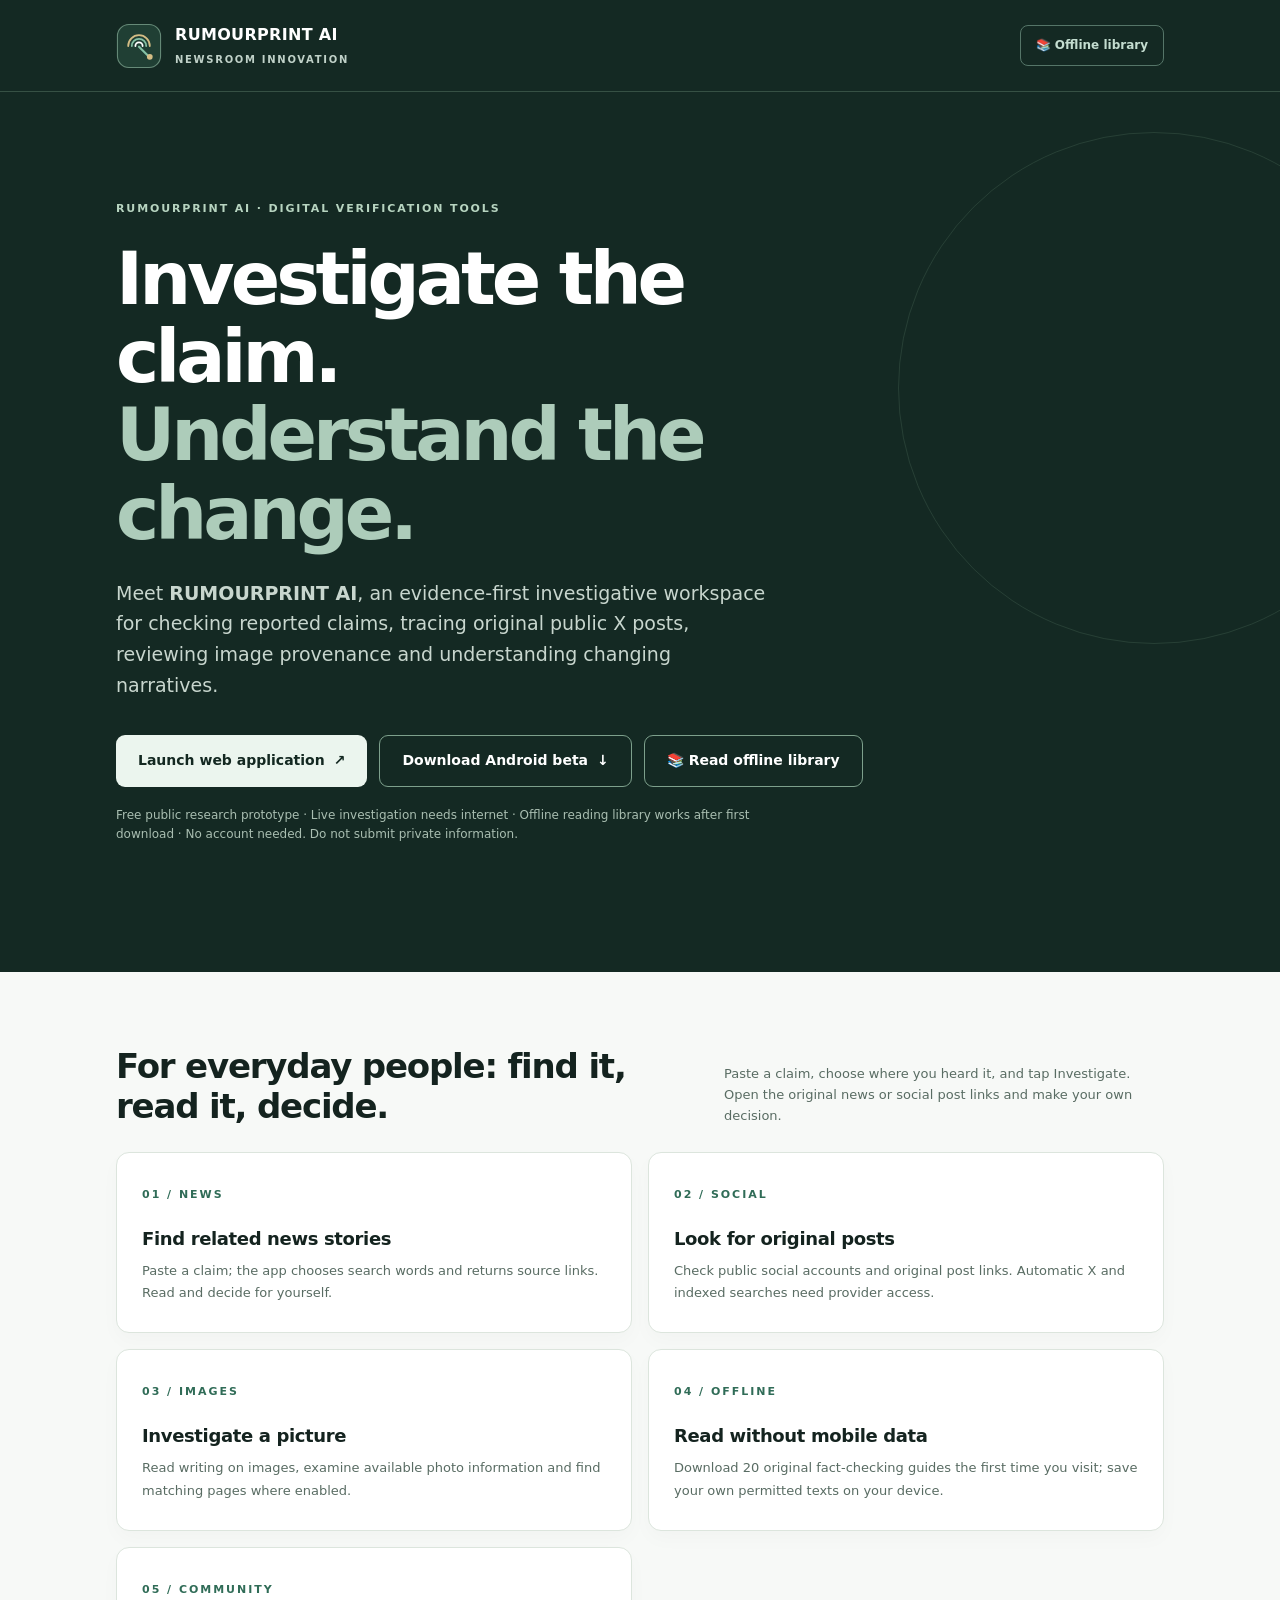
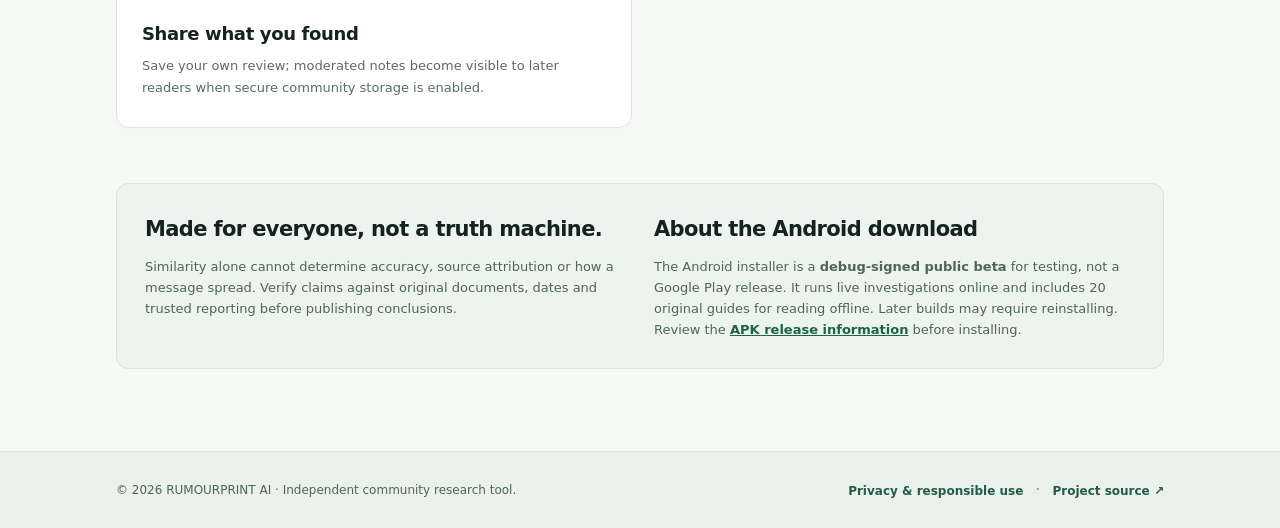
==== commit c2cb2ac6: "Remove previous company branding from RUMOURPRINT app, portal, privacy and offline reader" ====
--- a/index.html
+++ b/index.html
@@ -4,13 +4,13 @@
   <meta charset="utf-8">
   <meta name="viewport" content="width=device-width, initial-scale=1">
   <meta name="theme-color" content="#142923">
-  <meta name="description" content="RUMOURPRINT AI by Fresh Exclusive Media: investigate changing narratives, examine claim similarities, research published evidence, and download the Android beta.">
-  <meta property="og:title" content="RUMOURPRINT AI | Fresh Exclusive Media">
+  <meta name="description" content="RUMOURPRINT AI by RUMOURPRINT AI: investigate changing narratives, examine claim similarities, research published evidence, and download the Android beta.">
+  <meta property="og:title" content="RUMOURPRINT AI | RUMOURPRINT AI">
   <meta property="og:description" content="A newsroom tool for comparing claims, mapping related narratives and supporting evidence-led investigations.">
   <meta property="og:type" content="website">
   <meta property="og:url" content="https://tools.freshexclusivemedia.com/">
   <link rel="canonical" href="https://tools.freshexclusivemedia.com/">
-  <title>RUMOURPRINT AI | Fresh Exclusive Media</title>
+  <title>RUMOURPRINT AI | RUMOURPRINT AI</title>
   <style>
     :root{color-scheme:light;--ink:#14231f;--muted:#596c63;--paper:#f7f9f7;--pine:#142923;--green:#306c57;--line:#dce5dd;--gold:#caa870}
     *{box-sizing:border-box}
@@ -69,7 +69,7 @@
 <a class="skip" href="#content">Skip to content</a>
 <header class="topbar">
   <div class="shell nav">
-    <a href="https://freshexclusivemedia.com/" class="brand" aria-label="Fresh Exclusive Media home">
+    <a href="/" class="brand" aria-label="RUMOURPRINT AI home">
       <svg class="mark" viewBox="0 0 64 64" role="img" aria-label="RUMOURPRINT fingerprint lens mark" xmlns="http://www.w3.org/2000/svg">
         <rect x="2" y="2" width="60" height="60" rx="16" fill="#203f34" stroke="#668a78" stroke-width="1.5"/>
         <g fill="none" stroke-linecap="round">
@@ -80,7 +80,7 @@
         </g>
         <circle cx="47" cy="47" r="4" fill="#d4bd85"/>
       </svg>
-      <span><span class="brand-name">FRESH EXCLUSIVE MEDIA</span><span class="brand-note">NEWSROOM INNOVATION</span></span>
+      <span><span class="brand-name">RUMOURPRINT AI</span><span class="brand-note">NEWSROOM INNOVATION</span></span>
     </a>
     <a class="navlink" href="/offline.html">📚 Offline library</a>
   </div>
@@ -89,7 +89,7 @@
 <main id="content">
   <section class="hero">
     <div class="shell hero-inner">
-      <p class="eyebrow">Fresh Exclusive Media · Digital verification tools</p>
+      <p class="eyebrow">RUMOURPRINT AI · Digital verification tools</p>
       <h1>Investigate the claim.<br><span class="accent">Understand the change.</span></h1>
       <p class="lede">Meet <strong>RUMOURPRINT AI</strong>, an evidence-first investigative workspace for checking reported claims, tracing original public X posts, reviewing image provenance and understanding changing narratives.</p>
       <div class="actions">
@@ -128,8 +128,8 @@
 </main>
 <footer>
   <div class="shell footer-row">
-    <p>© 2026 Fresh Exclusive Media. RUMOURPRINT AI is powered by Fresh Exclusive Media.</p>
-    <nav aria-label="Footer links"><a href="/privacy.html">Privacy & responsible use</a><span aria-hidden="true" style="padding:0 12px;color:#769587">·</span><a href="https://freshexclusivemedia.com/">Fresh Exclusive Media ↗</a></nav>
+    <p>© 2026 RUMOURPRINT AI · Independent community research tool.</p>
+    <nav aria-label="Footer links"><a href="/privacy.html">Privacy & responsible use</a><span aria-hidden="true" style="padding:0 12px;color:#769587">·</span><a href="https://github.com/wabwiredonalvaro-sudo/rumourprint-ai">Project source ↗</a></nav>
   </div>
 </footer>
 <script>if("serviceWorker" in navigator){navigator.serviceWorker.register("/sw.js").catch(()=>{});}</script>
